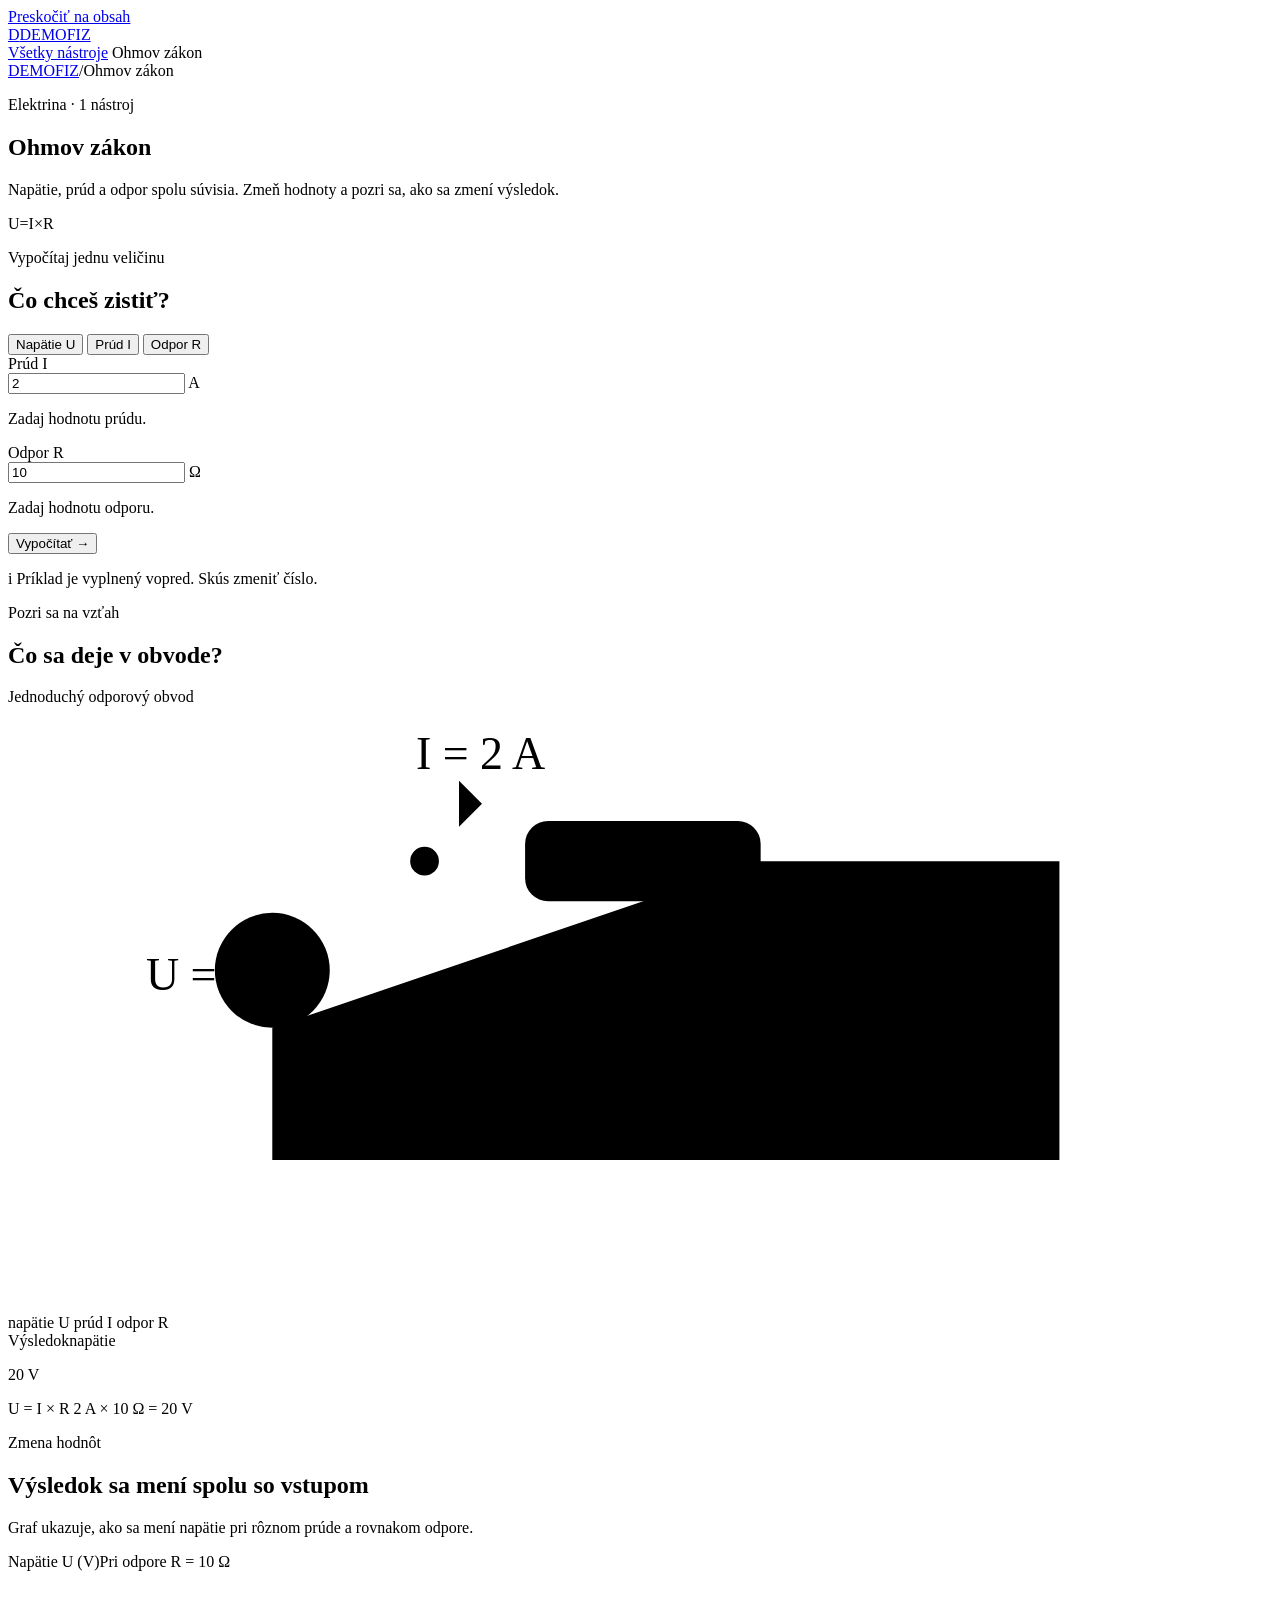
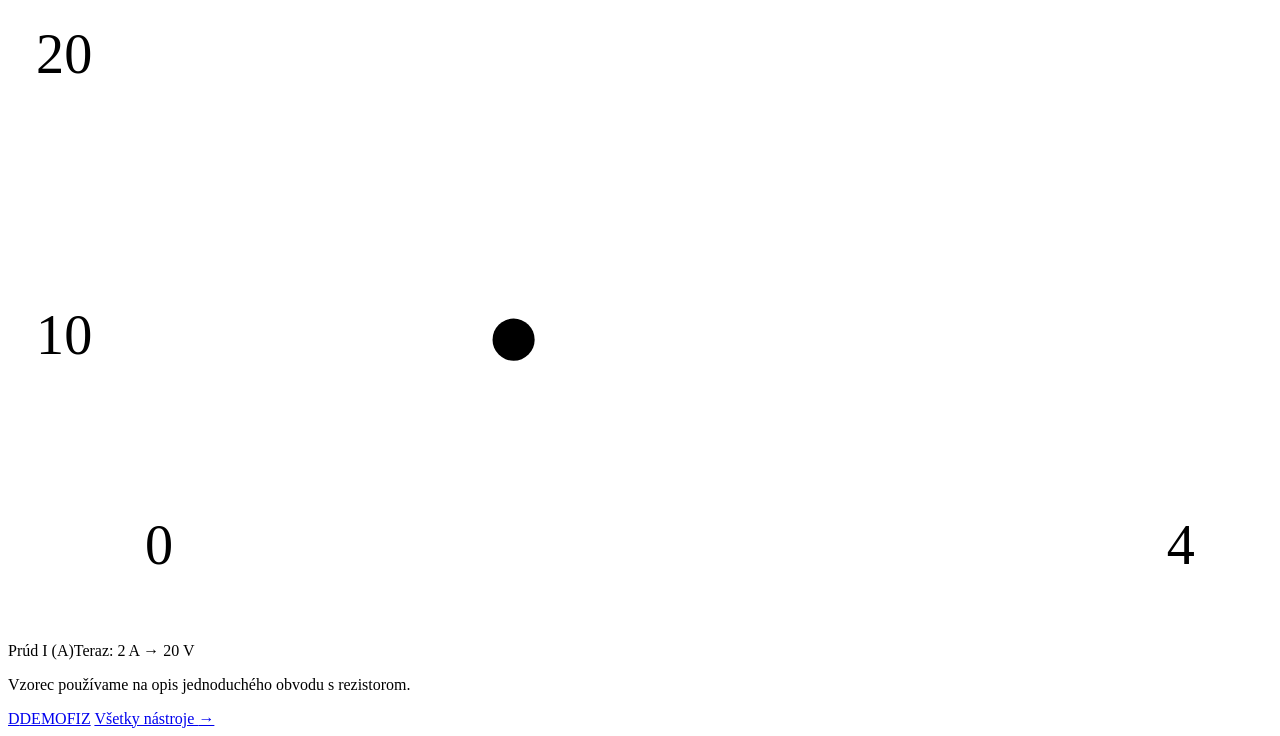
==== ohmov-zakon.html @ 4039607e "Add interactive Ohm law simulator" ====
<!doctype html>
<html lang="sk">
<head>
  <meta charset="utf-8">
  <meta name="viewport" content="width=device-width, initial-scale=1">
  <meta name="theme-color" content="#f3efe6">
  <title>Ohmov zákon — DEMOFIZ</title>
  <meta name="description" content="Interaktívny simulátor Ohmovho zákona. Vypočítaj napätie, prúd alebo odpor a sleduj, ako sa hodnoty prejavia v elektrickom obvode.">
  <link rel="canonical" href="https://maxskachkov.github.io/Ohmov-zakon/ohmov-zakon.html">
  <meta property="og:type" content="website">
  <meta property="og:title" content="Ohmov zákon — DEMOFIZ">
  <meta property="og:description" content="Zmeň hodnoty a názorne preskúmaj vzťah medzi napätím, prúdom a odporom.">
  <meta property="og:url" content="https://maxskachkov.github.io/Ohmov-zakon/ohmov-zakon.html">
  <meta name="twitter:card" content="summary">
  <link rel="icon" type="image/svg+xml" href="./favicon.svg">
  <link rel="stylesheet" href="./styles.css">
  <script src="./app.js" defer></script>
</head>
<body>
  <a class="skip-link" href="#main">Preskočiť na obsah</a>
  <header class="site-header">
    <div class="header-inner">
      <a class="brand" href="./" aria-label="DEMOFIZ — domov">
        <span class="brand-mark" aria-hidden="true">D</span><span>DEMOFIZ</span>
      </a>
      <nav class="site-nav" aria-label="Navigácia">
        <a href="./">Všetky nástroje</a>
        <span class="nav-current" aria-current="page">Ohmov zákon</span>
      </nav>
    </div>
  </header>

  <main id="main" class="page-shell calculator-page">
    <nav class="breadcrumbs" aria-label="Drobčeková navigácia">
      <a href="./">DEMOFIZ</a><span aria-hidden="true">/</span><span aria-current="page">Ohmov zákon</span>
    </nav>

    <section class="calculator-intro">
      <p class="eyebrow"><span class="eyebrow-dot" aria-hidden="true"></span> Elektrina · 1 nástroj</p>
      <h1>Ohmov zákon</h1>
      <p>Napätie, prúd a odpor spolu súvisia. Zmeň hodnoty a pozri sa, ako sa zmení výsledok.</p>
      <div class="formula-banner" aria-label="Napätie U sa rovná prúdu I krát odporu R">
        <span>U</span><span class="operator">=</span><span>I</span><span class="operator">×</span><span>R</span>
      </div>
    </section>

    <section class="simulator" aria-label="Simulátor Ohmovho zákona">
      <div class="control-panel">
        <div class="panel-title">
          <p class="eyebrow">Vypočítaj jednu veličinu</p>
          <h2>Čo chceš zistiť?</h2>
        </div>
        <div class="mode-switch" role="group" aria-label="Vyber veličinu na výpočet">
          <button type="button" class="mode-button is-active" data-mode="U" aria-pressed="true">Napätie <span>U</span></button>
          <button type="button" class="mode-button" data-mode="I" aria-pressed="false">Prúd <span>I</span></button>
          <button type="button" class="mode-button" data-mode="R" aria-pressed="false">Odpor <span>R</span></button>
        </div>

        <form id="calculator-form" novalidate>
          <div class="field">
            <label id="label-a" for="value-a">Prúd I</label>
            <div class="input-wrap">
              <input id="value-a" name="value-a" type="number" min="0" step="any" inputmode="decimal" value="2" autocomplete="off" aria-describedby="hint-a">
              <span id="unit-a" class="input-unit" aria-hidden="true">A</span>
            </div>
            <p id="hint-a" class="field-hint">Zadaj hodnotu prúdu.</p>
          </div>
          <div class="field">
            <label id="label-b" for="value-b">Odpor R</label>
            <div class="input-wrap">
              <input id="value-b" name="value-b" type="number" min="0" step="any" inputmode="decimal" value="10" autocomplete="off" aria-describedby="hint-b">
              <span id="unit-b" class="input-unit" aria-hidden="true">Ω</span>
            </div>
            <p id="hint-b" class="field-hint">Zadaj hodnotu odporu.</p>
          </div>
          <button class="button button-primary calculate-button" type="submit">Vypočítať <span aria-hidden="true">→</span></button>
        </form>
        <p class="example-note"><span aria-hidden="true">i</span> Príklad je vyplnený vopred. Skús zmeniť číslo.</p>
      </div>

      <div class="visual-panel">
        <div class="panel-heading">
          <div>
            <p class="eyebrow">Pozri sa na vzťah</p>
            <h2>Čo sa deje v obvode?</h2>
          </div>
          <span class="visual-tag">Jednoduchý odporový obvod</span>
        </div>

        <div class="circuit-card">
          <svg class="circuit-svg" viewBox="0 0 440 210" role="img" aria-labelledby="circuit-title circuit-desc">
            <title id="circuit-title">Schéma jednoduchého elektrického obvodu</title>
            <desc id="circuit-desc">Zdroj napätia, vodiče a rezistor. Smer prúdu je vyznačený šípkou.</desc>
            <path class="circuit-wire" d="M92 54H180M262 54H366V158H92V112"/>
            <path class="circuit-wire" d="M92 54V72"/>
            <rect class="resistor" x="180" y="40" width="82" height="28" rx="8"/>
            <circle class="source-circle" cx="92" cy="92" r="20"/>
            <path class="source-mark" d="M92 83v8m-4-4h8m-4 9v7"/>
            <path class="current-arrow" d="M123 34h42m-8-8 8 8-8 8"/>
            <text id="circuit-current" class="diagram-label" x="142" y="22">I = 2 A</text>
            <text id="circuit-resistance" class="diagram-label" x="204" y="94">R = 10 Ω</text>
            <text id="circuit-voltage" class="diagram-label" x="48" y="99">U = 20 V</text>
            <circle id="current-dot" class="current-dot" cx="145" cy="54" r="5"/>
          </svg>
          <div class="circuit-legend"><span><i class="legend-dot legend-voltage"></i> napätie U</span><span><i class="legend-dot legend-current"></i> prúd I</span><span><i class="legend-dot legend-resistance"></i> odpor R</span></div>
        </div>

        <div class="result-card" aria-live="polite" aria-atomic="true">
          <div class="result-top"><span>Výsledok</span><span id="result-unit-label">napätie</span></div>
          <p id="result-value" class="result-value">20 V</p>
          <p id="result-working" class="result-working">U = I × R <span>2 A × 10 Ω = 20 V</span></p>
          <p id="error-message" class="error-message" role="status" hidden></p>
        </div>
      </div>
    </section>

    <section class="graph-section" aria-labelledby="graph-title">
      <div class="graph-heading">
        <div><p class="eyebrow">Zmena hodnôt</p><h2 id="graph-title">Výsledok sa mení spolu so vstupom</h2></div>
        <p id="graph-description" class="graph-description">Graf ukazuje, ako sa mení napätie pri rôznom prúde a rovnakom odpore.</p>
      </div>
      <div class="graph-card">
        <div class="graph-meta"><span id="graph-y-name">Napätie U (V)</span><span id="graph-fixed">Pri odpore R = 10 Ω</span></div>
        <svg id="relationship-graph" class="relationship-graph" viewBox="0 0 360 190" role="img" aria-label="Graf závislosti napätia od prúdu">
          <line class="graph-grid" x1="42" y1="25" x2="346" y2="25"/><line class="graph-grid" x1="42" y1="65" x2="346" y2="65"/><line class="graph-grid" x1="42" y1="105" x2="346" y2="105"/><line class="graph-grid" x1="42" y1="145" x2="346" y2="145"/>
          <line class="graph-axis" x1="42" y1="14" x2="42" y2="150"/><line class="graph-axis" x1="42" y1="150" x2="348" y2="150"/>
          <path id="graph-line" class="graph-line" d="M42 145 L346 25"/>
          <circle id="graph-point" class="graph-point" cx="144" cy="105" r="6"/>
          <text id="graph-y-max" class="graph-tick" x="8" y="29">20</text><text id="graph-y-mid" class="graph-tick" x="8" y="109">10</text><text class="graph-tick" x="39" y="169">0</text><text id="graph-x-max" class="graph-tick" x="330" y="169">4</text>
        </svg>
        <div class="graph-x-label"><span id="graph-x-name">Prúd I (A)</span><span id="graph-current-point">Teraz: 2 A → 20 V</span></div>
      </div>
    </section>

    <p class="simple-note">Vzorec používame na opis jednoduchého obvodu s rezistorom.</p>
  </main>

  <footer class="site-footer">
    <div class="footer-inner">
      <a class="brand brand-small" href="./"><span class="brand-mark" aria-hidden="true">D</span><span>DEMOFIZ</span></a>
      <a class="footer-link" href="./">Všetky nástroje <span aria-hidden="true">→</span></a>
    </div>
  </footer>
</body>
</html>
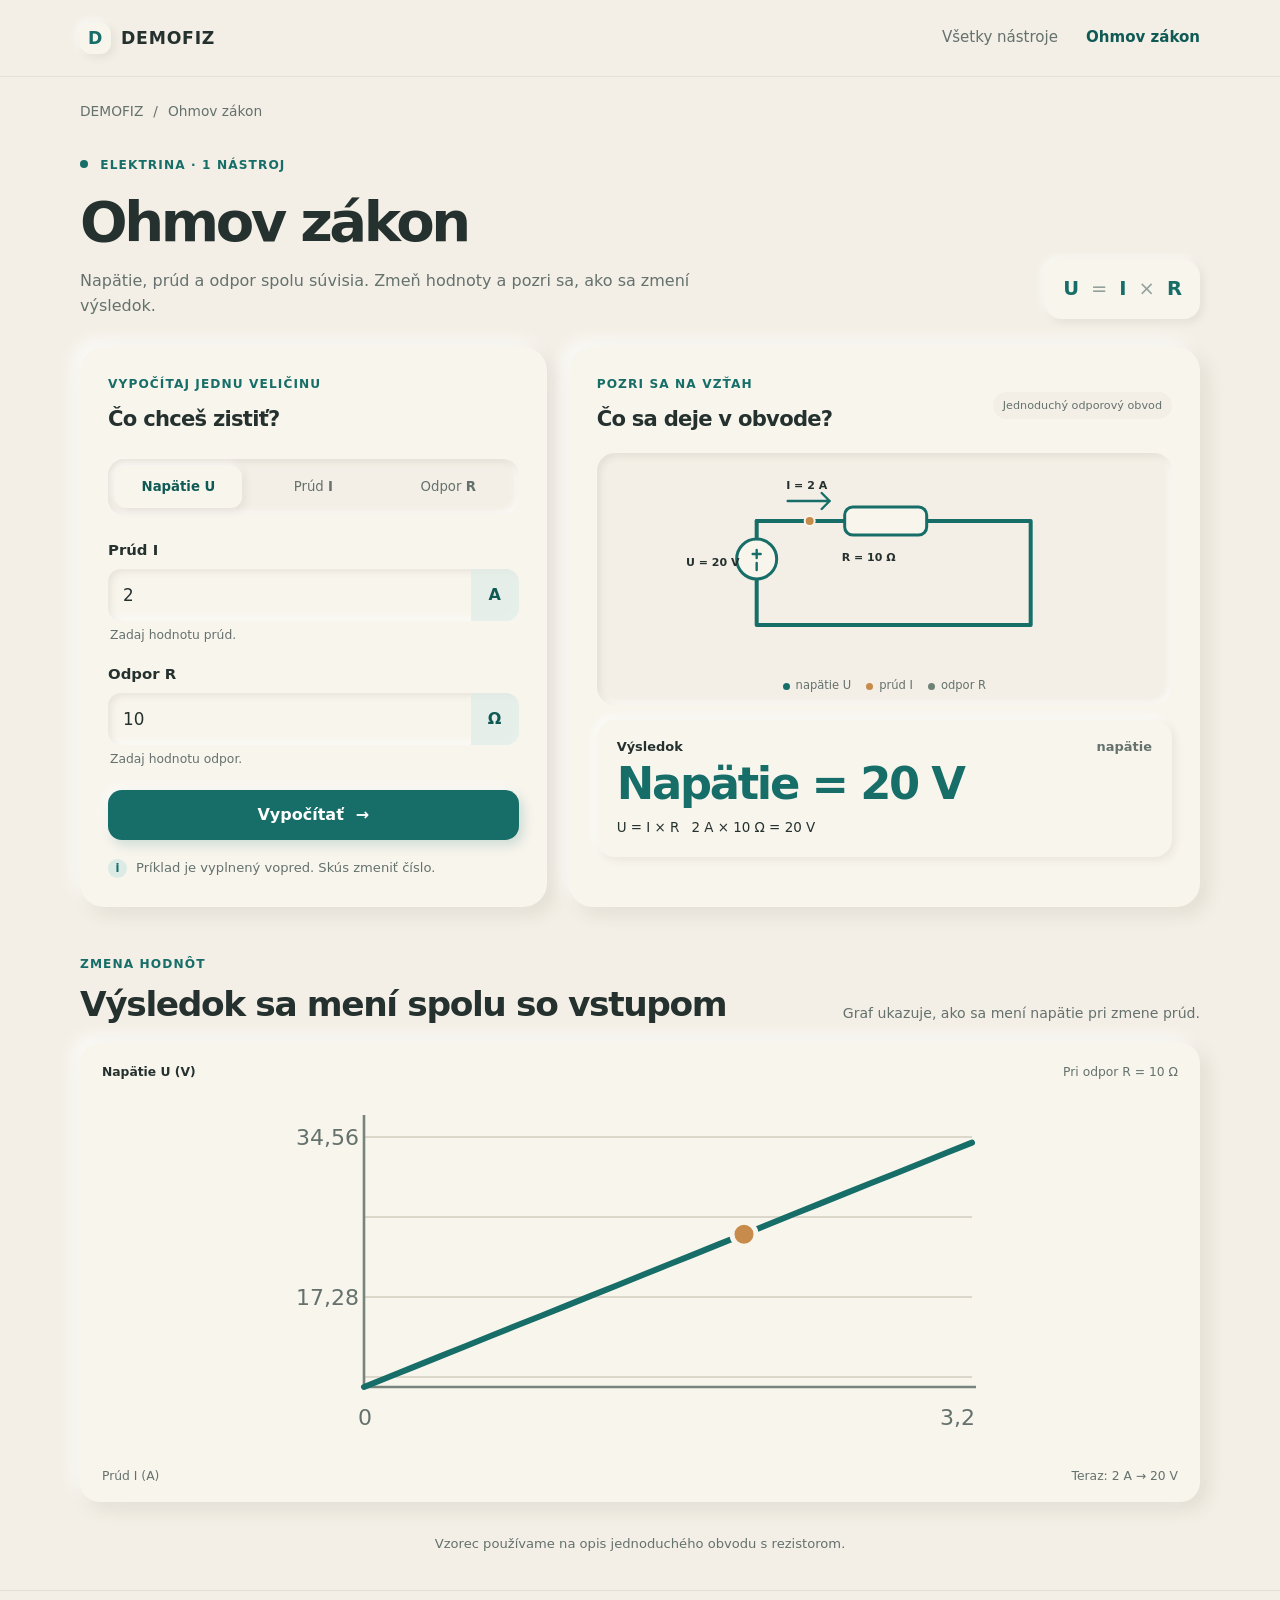
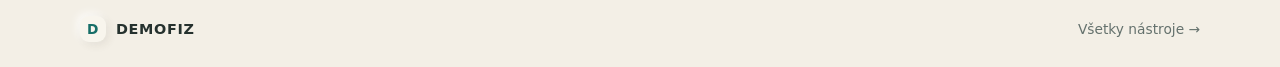
==== commit 2e3cdbe1: "Update links for DEMOFIZ repository rename" ====
--- a/ohmov-zakon.html
+++ b/ohmov-zakon.html
@@ -6,11 +6,11 @@
   <meta name="theme-color" content="#f3efe6">
   <title>Ohmov zákon — DEMOFIZ</title>
   <meta name="description" content="Interaktívny simulátor Ohmovho zákona. Vypočítaj napätie, prúd alebo odpor a sleduj, ako sa hodnoty prejavia v elektrickom obvode.">
-  <link rel="canonical" href="https://maxskachkov.github.io/Ohmov-zakon/ohmov-zakon.html">
+  <link rel="canonical" href="https://maxskachkov.github.io/demofiz/ohmov-zakon.html">
   <meta property="og:type" content="website">
   <meta property="og:title" content="Ohmov zákon — DEMOFIZ">
   <meta property="og:description" content="Zmeň hodnoty a názorne preskúmaj vzťah medzi napätím, prúdom a odporom.">
-  <meta property="og:url" content="https://maxskachkov.github.io/Ohmov-zakon/ohmov-zakon.html">
+  <meta property="og:url" content="https://maxskachkov.github.io/demofiz/ohmov-zakon.html">
   <meta name="twitter:card" content="summary">
   <link rel="icon" type="image/svg+xml" href="./favicon.svg">
   <link rel="stylesheet" href="./styles.css">
--- a/styles.css
+++ b/styles.css
@@ -0,0 +1,180 @@
+:root {
+  color-scheme: light;
+  --page: #f3efe6;
+  --surface: #f8f5ed;
+  --surface-deep: #eee9de;
+  --ink: #25312e;
+  --muted: #64716d;
+  --line: #ddd7ca;
+  --accent: #176e68;
+  --accent-deep: #105a55;
+  --accent-soft: #dcebe6;
+  --danger: #9d463c;
+  --shadow-raised: 7px 7px 18px rgba(74, 64, 45, .10), -7px -7px 18px rgba(255,255,255,.78);
+  --shadow-small: 3px 3px 9px rgba(74, 64, 45, .09), -3px -3px 9px rgba(255,255,255,.74);
+  --shadow-inset: inset 3px 3px 7px rgba(74, 64, 45, .09), inset -3px -3px 7px rgba(255,255,255,.7);
+  --radius-card: 24px;
+  --radius-control: 14px;
+  --content: 1120px;
+  font-family: Inter, ui-sans-serif, system-ui, -apple-system, BlinkMacSystemFont, "Segoe UI", sans-serif;
+  font-synthesis: none;
+  text-rendering: optimizeLegibility;
+}
+* { box-sizing: border-box; }
+html { scroll-behavior: smooth; }
+body { margin: 0; background: var(--page); color: var(--ink); line-height: 1.55; }
+a { color: inherit; }
+button, input { font: inherit; }
+button { color: inherit; }
+:focus-visible { outline: 3px solid #237f77; outline-offset: 3px; }
+.skip-link { position: absolute; top: -60px; left: 16px; z-index: 20; padding: 10px 14px; border-radius: 8px; background: var(--ink); color: white; }
+.skip-link:focus { top: 12px; }
+.site-header { border-bottom: 1px solid rgba(91, 83, 64, .09); }
+.header-inner, .footer-inner { width: min(100% - 48px, var(--content)); margin: auto; display: flex; align-items: center; justify-content: space-between; min-height: 76px; }
+.brand { display: inline-flex; align-items: center; gap: 10px; text-decoration: none; font-weight: 780; letter-spacing: .045em; font-size: 1.08rem; }
+.brand-mark { width: 31px; height: 31px; display: grid; place-items: center; border-radius: 11px; color: var(--accent); background: var(--surface); box-shadow: var(--shadow-small); font-weight: 800; }
+.site-nav { display: flex; gap: 28px; align-items: center; color: var(--muted); font-size: .94rem; }
+.site-nav a, .footer-link { text-decoration: none; }
+.site-nav a:hover, .footer-link:hover { color: var(--accent); }
+.nav-current { color: var(--accent-deep); font-weight: 650; }
+.page-shell { width: min(100% - 48px, var(--content)); margin: 0 auto; }
+.hero { min-height: 420px; padding: 86px 0 76px; position: relative; }
+.eyebrow { margin: 0 0 10px; color: var(--accent); font-size: .76rem; font-weight: 750; letter-spacing: .09em; text-transform: uppercase; }
+.eyebrow-dot { display: inline-block; width: 8px; height: 8px; margin-right: 7px; vertical-align: 1px; border-radius: 50%; background: var(--accent); }
+.hero h1 { max-width: 720px; margin: 0; font-size: clamp(2.7rem, 7vw, 5.4rem); line-height: 1.02; letter-spacing: -.065em; font-weight: 760; }
+.hero h1 span { color: var(--accent); }
+.hero-copy { margin: 22px 0 30px; color: var(--muted); font-size: clamp(1rem, 2vw, 1.22rem); }
+.button { display: inline-flex; align-items: center; justify-content: center; gap: 12px; min-height: 50px; padding: 0 20px; border: 0; border-radius: var(--radius-control); text-decoration: none; font-weight: 680; transition: background-color .18s ease, transform .18s ease, box-shadow .18s ease; cursor: pointer; }
+.button:hover { transform: translateY(-1px); }
+.button-primary { color: #fff; background: var(--accent); box-shadow: 4px 5px 12px rgba(23,110,104,.19), -3px -3px 8px rgba(255,255,255,.72); }
+.button-primary:hover { background: var(--accent-deep); }
+.button-secondary { color: var(--accent-deep); background: var(--surface); box-shadow: var(--shadow-small); }
+.button-secondary:hover { background: var(--accent-soft); }
+.hero-formula { position: absolute; right: 3%; bottom: 80px; display: flex; align-items: center; gap: 13px; color: var(--accent); font-size: 1.45rem; font-weight: 700; letter-spacing: .04em; }
+.operator { color: #91a19b; font-weight: 450; }
+.section-block { padding: 32px 0 64px; }
+.section-heading { display: flex; justify-content: space-between; gap: 28px; align-items: end; margin-bottom: 23px; }
+.section-heading h2, .graph-heading h2 { margin: 0; font-size: clamp(1.55rem, 3.2vw, 2.15rem); letter-spacing: -.04em; line-height: 1.2; }
+.section-note { max-width: 360px; margin: 0 0 3px; color: var(--muted); font-size: .95rem; }
+.tool-card { display: grid; grid-template-columns: 72px 1fr auto; align-items: center; gap: 24px; padding: 28px; border-radius: var(--radius-card); background: var(--surface); box-shadow: var(--shadow-raised); }
+.tool-icon { display: grid; place-items: center; width: 66px; height: 66px; border-radius: 21px; color: var(--accent); background: var(--surface); box-shadow: var(--shadow-small); }
+.tool-icon svg { width: 38px; }
+.tool-category { display: flex; align-items: center; gap: 10px; margin: 0 0 3px; color: var(--muted); font-size: .76rem; font-weight: 690; letter-spacing: .07em; text-transform: uppercase; }
+.status-pill { padding: 3px 9px; border-radius: 999px; color: var(--accent-deep); background: var(--accent-soft); font-size: .68rem; letter-spacing: .03em; }
+.tool-copy h3 { margin: 0; font-size: 1.45rem; letter-spacing: -.03em; }
+.tool-copy > p:not(.tool-category) { margin: 5px 0 8px; color: var(--muted); }
+.tool-equation { color: var(--accent); font-size: .92rem; font-weight: 700; letter-spacing: .06em; }
+.coming-note { display: flex; gap: 10px; align-items: center; margin: 20px 0 0; color: var(--muted); font-size: .9rem; }
+.coming-note > span { display: grid; place-items: center; flex: 0 0 24px; width: 24px; height: 24px; border-radius: 50%; color: var(--accent); background: var(--surface); box-shadow: var(--shadow-small); font-size: 1.05rem; }
+.learning-block { padding-top: 22px; }
+.steps { display: grid; grid-template-columns: repeat(3, 1fr); gap: 20px; padding: 0; margin: 22px 0 0; list-style: none; }
+.steps li { display: flex; gap: 14px; align-items: flex-start; padding: 18px 16px; border-radius: 16px; background: rgba(248,245,237,.62); color: var(--muted); }
+.step-number { color: var(--accent); font-size: .76rem; font-weight: 760; letter-spacing: .04em; }
+.site-footer { margin-top: 22px; border-top: 1px solid rgba(91,83,64,.1); }
+.footer-inner { min-height: 76px; gap: 20px; color: var(--muted); font-size: .86rem; }
+.brand-small { color: var(--ink); font-size: .9rem; }
+.brand-small .brand-mark { width: 26px; height: 26px; border-radius: 9px; font-size: .86rem; }
+.footer-inner p { margin: 0; }
+.footer-link { color: var(--muted); }
+
+.calculator-page { padding-top: 24px; }
+.breadcrumbs { display: flex; gap: 10px; align-items: center; color: var(--muted); font-size: .86rem; }
+.breadcrumbs a { text-decoration: none; }
+.breadcrumbs a:hover { color: var(--accent); }
+.calculator-intro { display: grid; grid-template-columns: 1fr auto; align-items: end; gap: 8px 32px; padding: 34px 0 28px; }
+.calculator-intro .eyebrow, .calculator-intro h1, .calculator-intro > p:not(.eyebrow) { grid-column: 1; }
+.calculator-intro h1 { margin: 0; font-size: clamp(2.3rem, 5vw, 3.5rem); line-height: 1.05; letter-spacing: -.06em; }
+.calculator-intro > p:not(.eyebrow) { max-width: 640px; margin: 9px 0 0; color: var(--muted); }
+.formula-banner { display: flex; align-items: center; gap: 12px; padding: 14px 18px; border-radius: 16px; background: var(--surface); box-shadow: var(--shadow-small); color: var(--accent); font-size: 1.22rem; font-weight: 750; }
+.simulator { display: grid; grid-template-columns: minmax(300px, .85fr) minmax(0, 1.15fr); gap: 22px; align-items: stretch; }
+.control-panel, .visual-panel { padding: 28px; border-radius: var(--radius-card); background: var(--surface); box-shadow: var(--shadow-raised); }
+.panel-title h2, .panel-heading h2 { margin: 0; font-size: 1.32rem; letter-spacing: -.035em; }
+.mode-switch { display: grid; grid-template-columns: repeat(3, 1fr); gap: 8px; padding: 7px; margin: 23px 0 24px; border-radius: 16px; background: var(--page); box-shadow: var(--shadow-inset); }
+.mode-button { min-height: 42px; padding: 6px 5px; border: 0; border-radius: 11px; background: transparent; color: var(--muted); font-size: .83rem; cursor: pointer; }
+.mode-button span { font-weight: 750; }
+.mode-button:hover { color: var(--accent-deep); }
+.mode-button.is-active { background: var(--surface); color: var(--accent-deep); box-shadow: var(--shadow-small); font-weight: 730; }
+.field { margin: 0 0 18px; }
+.field label { display: block; margin-bottom: 7px; font-size: .93rem; font-weight: 650; }
+.input-wrap { display: flex; align-items: center; min-height: 52px; overflow: hidden; border-radius: 13px; background: var(--surface); box-shadow: var(--shadow-inset); }
+.input-wrap input { width: 100%; min-width: 0; min-height: 52px; padding: 0 15px; border: 0; outline: 0; background: transparent; color: var(--ink); font-size: 1.05rem; font-variant-numeric: tabular-nums; }
+.input-wrap:focus-within { box-shadow: var(--shadow-inset), 0 0 0 2px var(--accent); }
+.input-unit { display: grid; place-items: center; align-self: stretch; min-width: 48px; padding: 0 10px; color: var(--accent-deep); background: rgba(220,235,230,.65); font-weight: 680; }
+.field-hint { margin: 5px 2px 0; color: var(--muted); font-size: .77rem; }
+.calculate-button { width: 100%; margin-top: 3px; }
+.example-note { display: flex; gap: 9px; align-items: center; margin: 18px 0 0; color: var(--muted); font-size: .82rem; }
+.example-note span { display: grid; place-items: center; flex: 0 0 19px; height: 19px; border-radius: 50%; color: var(--accent); background: var(--accent-soft); font-size: .72rem; font-weight: 750; }
+.panel-heading { display: flex; justify-content: space-between; align-items: center; gap: 16px; margin-bottom: 17px; }
+.visual-tag { padding: 5px 10px; border-radius: 999px; color: var(--muted); background: var(--page); font-size: .7rem; white-space: nowrap; }
+.circuit-card { padding: 14px 14px 10px; border-radius: 18px; background: var(--page); box-shadow: var(--shadow-inset); }
+.circuit-svg { display: block; width: 100%; height: auto; max-height: 210px; }
+.circuit-wire { fill: none; stroke: var(--accent); stroke-width: 4; stroke-linecap: round; stroke-linejoin: round; }
+.resistor { fill: var(--surface); stroke: var(--accent); stroke-width: 3; }
+.source-circle { fill: var(--surface); stroke: var(--accent); stroke-width: 3; }
+.source-mark, .current-arrow { fill: none; stroke: var(--accent); stroke-width: 2.4; stroke-linecap: round; stroke-linejoin: round; }
+.diagram-label { fill: var(--ink); font: 600 11px ui-sans-serif, system-ui, sans-serif; text-anchor: middle; }
+.current-dot { fill: #c78b4b; stroke: var(--surface); stroke-width: 2; }
+.circuit-legend { display: flex; flex-wrap: wrap; justify-content: center; gap: 15px; color: var(--muted); font-size: .72rem; }
+.circuit-legend span { display: inline-flex; align-items: center; gap: 6px; }
+.legend-dot { width: 7px; height: 7px; border-radius: 50%; background: var(--accent); }
+.legend-current { background: #c78b4b; }
+.legend-resistance { background: #6e8278; }
+.result-card { margin-top: 15px; padding: 17px 20px 18px; border-radius: 18px; background: var(--surface); box-shadow: var(--shadow-small); }
+.result-top { display: flex; justify-content: space-between; gap: 12px; color: var(--muted); font-size: .81rem; font-weight: 630; }
+.result-top span:first-child { color: var(--ink); }
+.result-value { margin: 1px 0 0; color: var(--accent); font-size: clamp(2rem, 4vw, 2.8rem); font-weight: 780; line-height: 1.18; letter-spacing: -.05em; font-variant-numeric: tabular-nums; }
+.result-working { display: flex; flex-wrap: wrap; gap: 7px 12px; margin: 7px 0 0; color: var(--muted); font-size: .84rem; }
+.result-working span { color: var(--ink); }
+.error-message { margin: 10px 0 0; color: var(--danger); font-size: .88rem; }
+.graph-section { padding: 48px 0 18px; }
+.graph-heading { display: flex; justify-content: space-between; align-items: end; gap: 24px; margin-bottom: 18px; }
+.graph-description { max-width: 390px; margin: 0; color: var(--muted); font-size: .88rem; }
+.graph-card { padding: 20px 22px 16px; border-radius: 20px; background: var(--surface); box-shadow: var(--shadow-raised); }
+.graph-meta, .graph-x-label { display: flex; justify-content: space-between; gap: 12px; color: var(--muted); font-size: .77rem; }
+.graph-meta span:first-child { color: var(--ink); font-weight: 670; }
+.relationship-graph { display: block; width: min(100%, 720px); height: auto; margin: 5px auto 0; overflow: visible; }
+.graph-grid { stroke: #dcd7cb; stroke-width: 1; }
+.graph-axis { stroke: #77847e; stroke-width: 1.3; }
+.graph-line { fill: none; stroke: var(--accent); stroke-width: 3; stroke-linecap: round; stroke-linejoin: round; }
+.graph-point { fill: #c78b4b; stroke: var(--surface); stroke-width: 2.5; }
+.graph-tick { fill: var(--muted); font: 11px ui-sans-serif, system-ui, sans-serif; }
+.graph-current-point { color: var(--accent-deep); font-weight: 660; }
+.simple-note { margin: 14px 0 36px; color: var(--muted); font-size: .82rem; text-align: center; }
+[hidden] { display: none !important; }
+@media (max-width: 760px) {
+  .header-inner, .footer-inner, .page-shell { width: min(100% - 32px, var(--content)); }
+  .header-inner { min-height: 66px; }
+  .site-nav { gap: 15px; font-size: .82rem; }
+  .hero { min-height: auto; padding: 66px 0 56px; }
+  .hero h1 { max-width: 580px; }
+  .hero-formula { position: static; margin-top: 30px; }
+  .section-block { padding-bottom: 46px; }
+  .section-heading, .graph-heading { align-items: flex-start; flex-direction: column; gap: 10px; }
+  .tool-card { grid-template-columns: 58px 1fr; gap: 14px; padding: 20px; }
+  .tool-icon { width: 54px; height: 54px; border-radius: 17px; }
+  .tool-card > .button { grid-column: 1 / -1; width: 100%; }
+  .steps { grid-template-columns: 1fr; gap: 9px; }
+  .calculator-intro { grid-template-columns: 1fr; }
+  .calculator-intro .eyebrow, .calculator-intro h1, .calculator-intro > p:not(.eyebrow) { grid-column: 1; }
+  .formula-banner { justify-self: start; margin-top: 16px; }
+  .simulator { grid-template-columns: 1fr; }
+  .control-panel, .visual-panel { padding: 21px; }
+  .graph-description { max-width: none; }
+}
+@media (max-width: 430px) {
+  .site-nav a:first-child { display: none; }
+  .brand { font-size: .98rem; }
+  .hero { padding-top: 50px; }
+  .hero h1 { font-size: 2.75rem; }
+  .tool-copy h3 { font-size: 1.24rem; }
+  .panel-heading { align-items: flex-start; flex-direction: column; }
+  .visual-tag { white-space: normal; }
+  .mode-button { font-size: .78rem; }
+  .graph-card { padding: 16px 13px 14px; }
+  .graph-meta, .graph-x-label { font-size: .7rem; }
+  .footer-inner { flex-wrap: wrap; padding: 17px 0; }
+  .footer-inner p { margin-left: auto; }
+}
+@media (prefers-reduced-motion: reduce) {
+  *, *::before, *::after { scroll-behavior: auto !important; transition-duration: .01ms !important; animation-duration: .01ms !important; animation-iteration-count: 1 !important; }
+}
